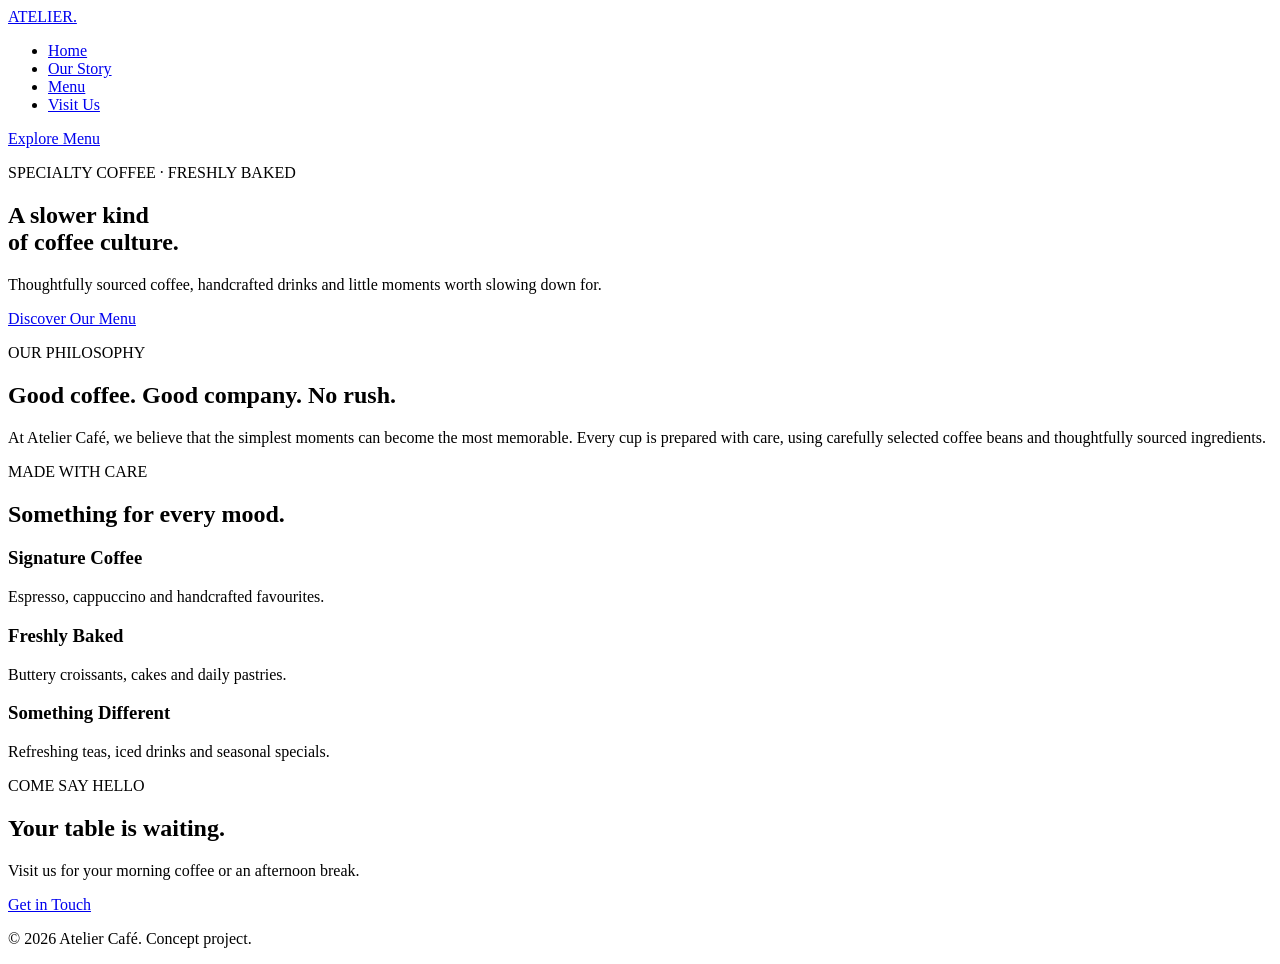
==== index.html @ 0c81216c "Structure Creation" ====
<!doctype html>
<html lang="en">
  <head>
    <meta charset="UTF-8" />
    <meta name="viewport" content="width=device-width, initial-scale=1.0" />

    <title>Atelier Café | Coffee, Crafted Slowly</title>

    <meta
      name="description"
      content="Discover Atelier Café, a specialty coffee shop serving handcrafted coffee and freshly baked pastries."
    />

    <link rel="stylesheet" href="style.css" />
  </head>

  <body>
    <!-- Navigation -->
    <header class="header">
      <nav class="navbar">
        <a href="#" class="logo">ATELIER.</a>

        <ul class="nav-links">
          <li><a href="#home">Home</a></li>
          <li><a href="#about">Our Story</a></li>
          <li><a href="#menu">Menu</a></li>
          <li><a href="#contact">Visit Us</a></li>
        </ul>

        <a href="#menu" class="nav-button">Explore Menu</a>
      </nav>
    </header>

    <main>
      <!-- Hero -->
      <section class="hero" id="home">
        <div class="hero-content">
          <p class="eyebrow">SPECIALTY COFFEE · FRESHLY BAKED</p>

          <h1>
            A slower kind<br />
            of coffee culture.
          </h1>

          <p class="hero-description">
            Thoughtfully sourced coffee, handcrafted drinks and little moments
            worth slowing down for.
          </p>

          <a href="#menu" class="primary-button"> Discover Our Menu </a>
        </div>
      </section>

      <!-- About -->
      <section class="about" id="about">
        <div class="section-heading">
          <p class="eyebrow">OUR PHILOSOPHY</p>
          <h2>Good coffee. Good company. No rush.</h2>
        </div>

        <p>
          At Atelier Café, we believe that the simplest moments can become the
          most memorable. Every cup is prepared with care, using carefully
          selected coffee beans and thoughtfully sourced ingredients.
        </p>
      </section>

      <!-- Menu -->
      <section class="menu" id="menu">
        <div class="section-heading">
          <p class="eyebrow">MADE WITH CARE</p>
          <h2>Something for every mood.</h2>
        </div>

        <div class="menu-grid">
          <article class="menu-card">
            <div class="menu-image">
              <!-- Coffee image will go here -->
            </div>

            <h3>Signature Coffee</h3>
            <p>Espresso, cappuccino and handcrafted favourites.</p>
          </article>

          <article class="menu-card">
            <div class="menu-image">
              <!-- Pastry image will go here -->
            </div>

            <h3>Freshly Baked</h3>
            <p>Buttery croissants, cakes and daily pastries.</p>
          </article>

          <article class="menu-card">
            <div class="menu-image">
              <!-- Other drinks image will go here -->
            </div>

            <h3>Something Different</h3>
            <p>Refreshing teas, iced drinks and seasonal specials.</p>
          </article>
        </div>
      </section>

      <!-- Contact -->
      <section class="contact" id="contact">
        <p class="eyebrow">COME SAY HELLO</p>

        <h2>Your table is waiting.</h2>

        <p>Visit us for your morning coffee or an afternoon break.</p>

        <a href="mailto:hello@example.com"> Get in Touch </a>
      </section>
    </main>

    <!-- Footer -->
    <footer class="footer">
      <p>© 2026 Atelier Café. Concept project.</p>
    </footer>

    <script src="script.js"></script>
  </body>
</html>
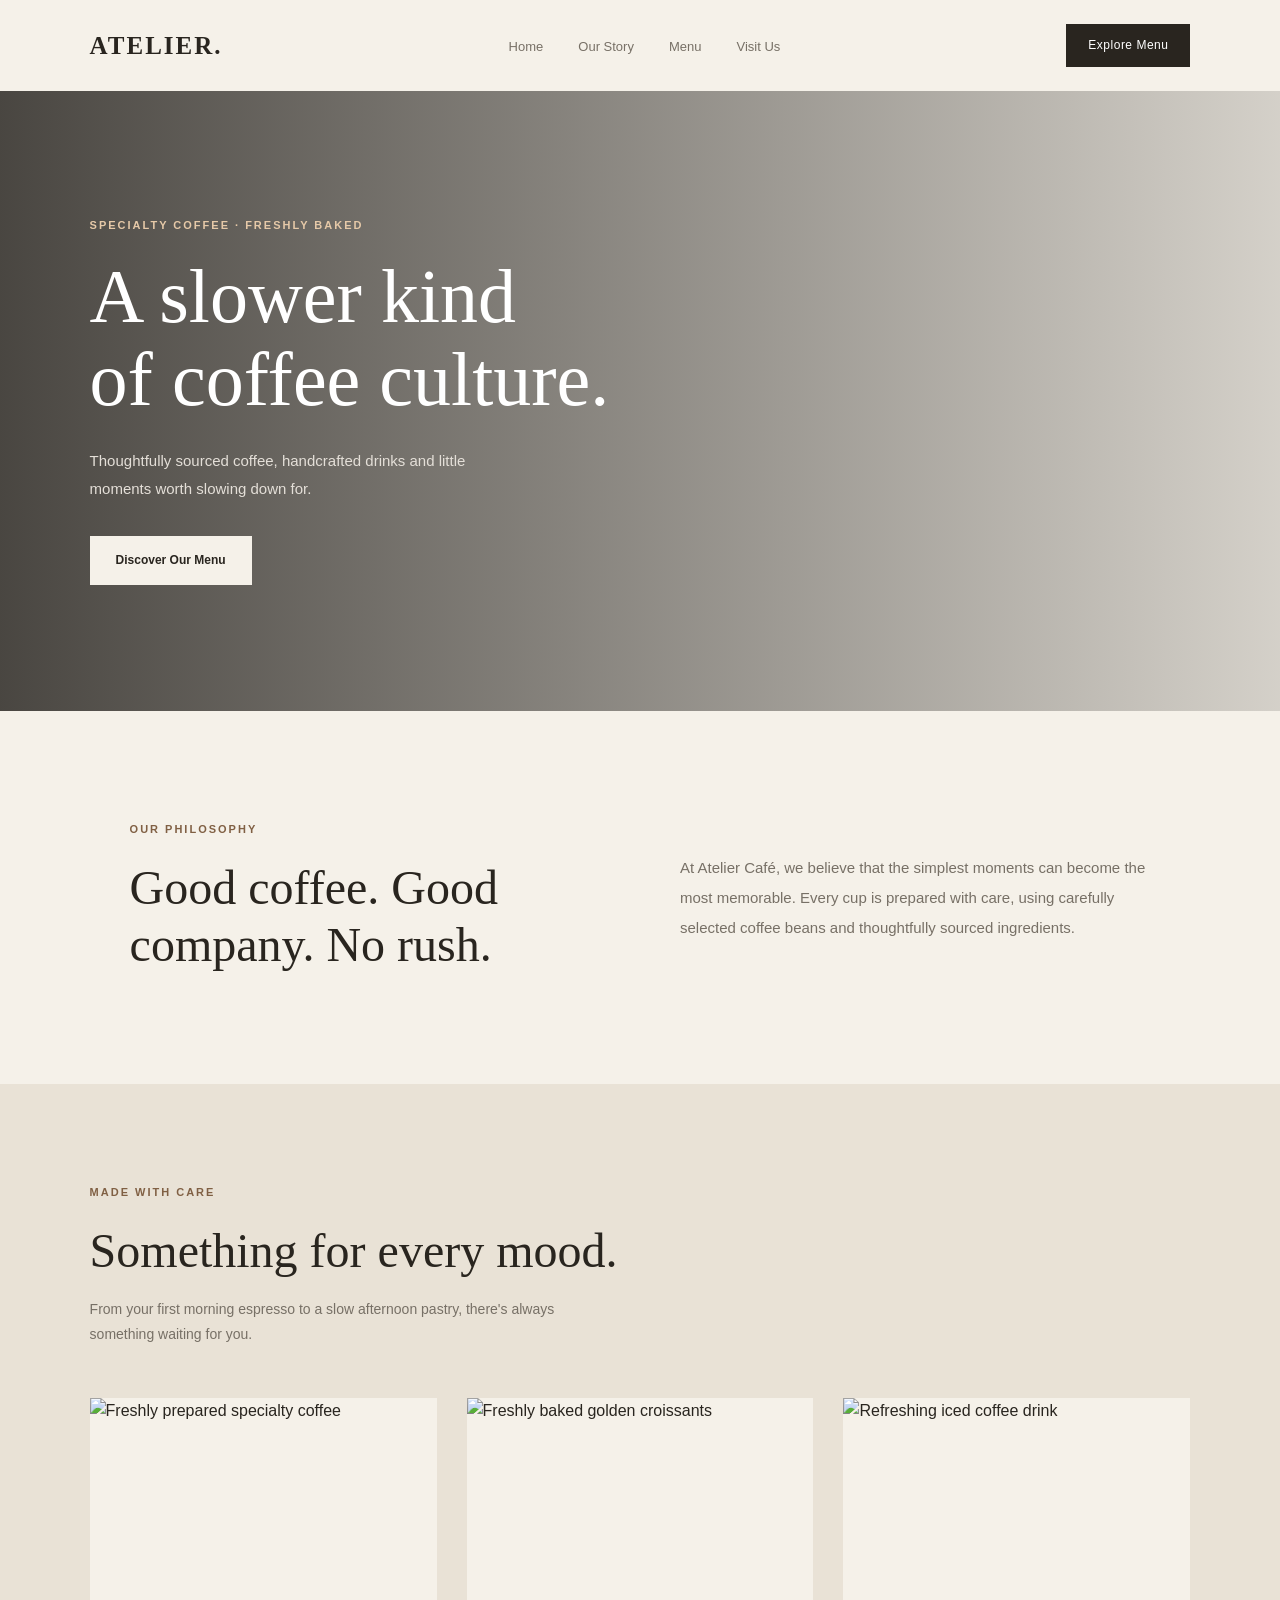
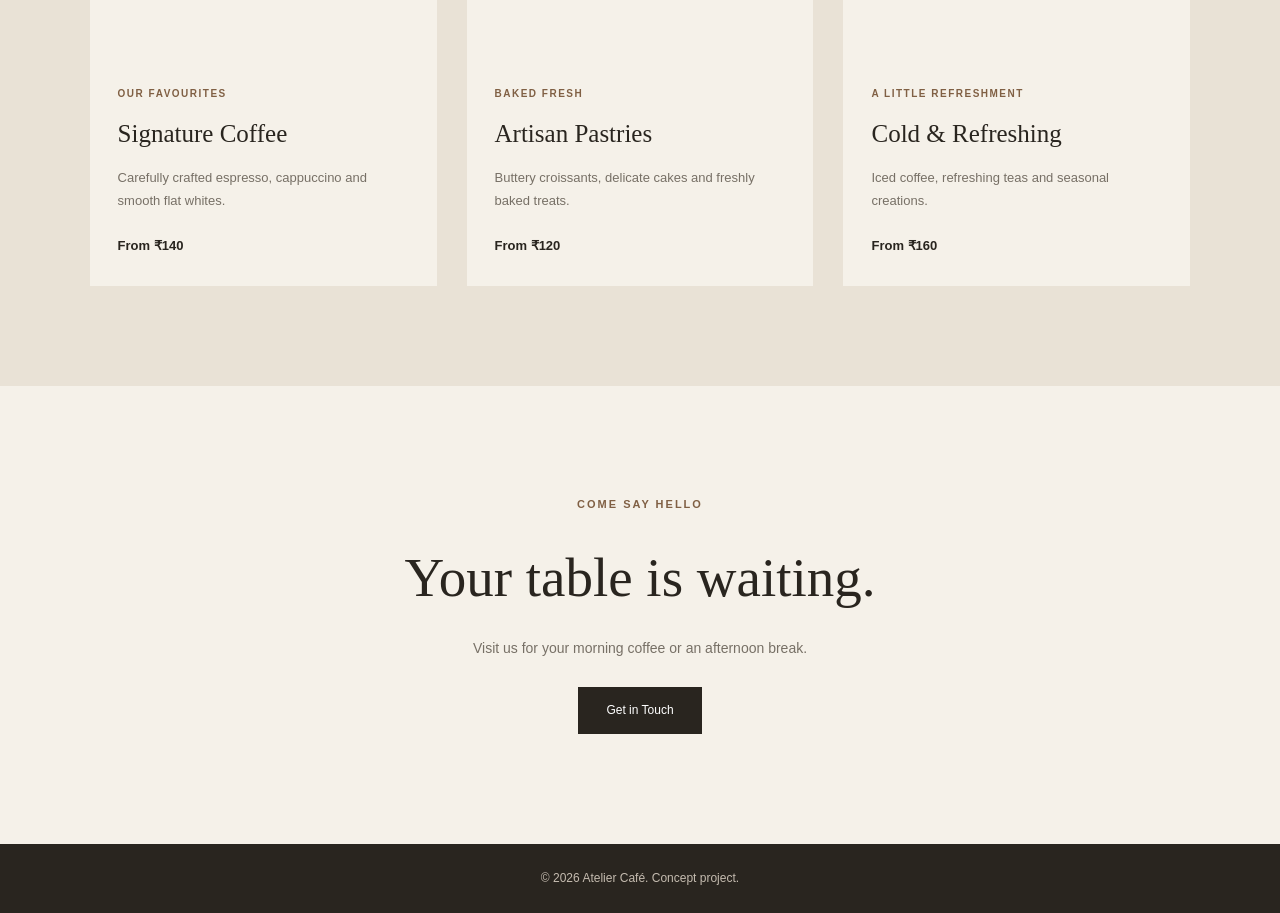
==== commit 9a6be1e2: "Updated CSS in  menu and footer" ====
--- a/index.html
+++ b/index.html
@@ -70,34 +70,57 @@
         <div class="section-heading">
           <p class="eyebrow">MADE WITH CARE</p>
           <h2>Something for every mood.</h2>
+          <p class="menu-intro">
+            From your first morning espresso to a slow afternoon pastry, there's
+            always something waiting for you.
+          </p>
         </div>
 
         <div class="menu-grid">
           <article class="menu-card">
-            <div class="menu-image">
-              <!-- Coffee image will go here -->
+            <img
+              src="https://images.unsplash.com/photo-1495474472287-4d71bcdd2085?w=800"
+              alt="Freshly prepared specialty coffee"
+            />
+
+            <div class="menu-card-content">
+              <p class="menu-category">OUR FAVOURITES</p>
+              <h3>Signature Coffee</h3>
+              <p>
+                Carefully crafted espresso, cappuccino and smooth flat whites.
+              </p>
+              <span class="menu-price">From ₹140</span>
             </div>
-
-            <h3>Signature Coffee</h3>
-            <p>Espresso, cappuccino and handcrafted favourites.</p>
           </article>
 
           <article class="menu-card">
-            <div class="menu-image">
-              <!-- Pastry image will go here -->
+            <img
+              src="https://images.unsplash.com/photo-1555507036-ab1f4038808a?w=800"
+              alt="Freshly baked golden croissants"
+            />
+
+            <div class="menu-card-content">
+              <p class="menu-category">BAKED FRESH</p>
+              <h3>Artisan Pastries</h3>
+              <p>
+                Buttery croissants, delicate cakes and freshly baked treats.
+              </p>
+              <span class="menu-price">From ₹120</span>
             </div>
-
-            <h3>Freshly Baked</h3>
-            <p>Buttery croissants, cakes and daily pastries.</p>
           </article>
 
           <article class="menu-card">
-            <div class="menu-image">
-              <!-- Other drinks image will go here -->
+            <img
+              src="https://images.unsplash.com/photo-1517701604599-bb29b565090c?w=800"
+              alt="Refreshing iced coffee drink"
+            />
+
+            <div class="menu-card-content">
+              <p class="menu-category">A LITTLE REFRESHMENT</p>
+              <h3>Cold & Refreshing</h3>
+              <p>Iced coffee, refreshing teas and seasonal creations.</p>
+              <span class="menu-price">From ₹160</span>
             </div>
-
-            <h3>Something Different</h3>
-            <p>Refreshing teas, iced drinks and seasonal specials.</p>
           </article>
         </div>
       </section>
--- a/style.css
+++ b/style.css
@@ -0,0 +1,390 @@
+:root {
+  --color-background: #f5f1e9;
+  --color-surface: #e9e2d6;
+  --color-text: #29251f;
+  --color-muted: #777066;
+  --color-accent: #806044;
+  --color-dark: #29251f;
+
+  --font-heading: Georgia, serif;
+  --font-body: Arial, sans-serif;
+
+  --container-width: 1200px;
+}
+
+* {
+  margin: 0;
+  padding: 0;
+  box-sizing: border-box;
+}
+
+html {
+  scroll-behavior: smooth;
+}
+
+body {
+  background-color: var(--color-background);
+  color: var(--color-text);
+  font-family: var(--font-body);
+  line-height: 1.6;
+}
+
+a {
+  color: inherit;
+  text-decoration: none;
+}
+
+ul {
+  list-style: none;
+}
+
+img {
+  display: block;
+  max-width: 100%;
+}
+
+.header {
+  width: 100%;
+  padding: 24px 7%;
+  background-color: var(--color-background);
+}
+
+.navbar {
+  max-width: var(--container-width);
+  margin: 0 auto;
+
+  display: flex;
+  justify-content: space-between;
+  align-items: center;
+}
+
+.logo {
+  font-family: var(--font-heading);
+  font-size: 25px;
+  font-weight: bold;
+  letter-spacing: 2px;
+}
+
+.nav-links {
+  display: flex;
+  align-items: center;
+  gap: 35px;
+}
+
+.nav-links a {
+  font-size: 13px;
+  color: var(--color-muted);
+  transition: color 0.3s ease;
+}
+
+.nav-links a:hover {
+  color: var(--color-accent);
+}
+
+.nav-button {
+  background-color: var(--color-dark);
+  color: white;
+  padding: 12px 22px;
+  font-size: 12px;
+  letter-spacing: 0.5px;
+  transition: background-color 0.3s ease;
+}
+
+.nav-button:hover {
+  background-color: var(--color-accent);
+}
+
+/* HERO SECTION */
+
+.hero {
+  min-height: 620px;
+  padding: 100px 7%;
+
+  display: flex;
+  align-items: center;
+
+  background:
+    linear-gradient(90deg, rgba(25, 22, 18, 0.78), rgba(25, 22, 18, 0.15)),
+    url("https://images.unsplash.com/photo-1445116572660-236099ec97a0") center /
+      cover no-repeat;
+
+  color: white;
+}
+
+.hero-content {
+  max-width: 650px;
+}
+
+.eyebrow {
+  font-size: 11px;
+  font-weight: bold;
+  letter-spacing: 2px;
+  color: var(--color-accent);
+  margin-bottom: 20px;
+}
+
+.hero .eyebrow {
+  color: #e6c9a8;
+}
+
+.hero h1 {
+  font-family: var(--font-heading);
+  font-size: clamp(48px, 6vw, 76px);
+  font-weight: normal;
+  line-height: 1.1;
+  margin-bottom: 25px;
+}
+
+.hero-description {
+  max-width: 430px;
+  font-size: 15px;
+  line-height: 1.9;
+  color: #e4dfd8;
+  margin-bottom: 32px;
+}
+
+.primary-button {
+  display: inline-block;
+  padding: 15px 26px;
+
+  background-color: #f5f1e9;
+  color: var(--color-dark);
+
+  font-size: 12px;
+  font-weight: bold;
+
+  transition: background-color 0.3s ease;
+}
+
+.primary-button:hover {
+  background-color: #d9c4a9;
+}
+
+/* ABOUT SECTION */
+
+.about {
+  max-width: var(--container-width);
+  margin: 0 auto;
+  padding: 110px 7%;
+
+  display: grid;
+  grid-template-columns: 1fr 1fr;
+  gap: 80px;
+  align-items: center;
+}
+
+.section-heading {
+  max-width: 500px;
+}
+
+.section-heading h2 {
+  font-family: var(--font-heading);
+  font-size: clamp(34px, 4vw, 48px);
+  font-weight: normal;
+  line-height: 1.2;
+}
+
+.about > p {
+  max-width: 480px;
+  color: var(--color-muted);
+  font-size: 15px;
+  line-height: 2;
+}
+
+/* MENU SECTION */
+
+.menu {
+  background-color: var(--color-surface);
+  padding: 100px 7%;
+}
+
+.menu > .section-heading {
+  max-width: var(--container-width);
+  margin: 0 auto 50px;
+}
+
+.menu-intro {
+  max-width: 500px;
+  margin-top: 18px;
+  color: var(--color-muted);
+  font-size: 14px;
+  line-height: 1.8;
+}
+
+/* MENU GRID */
+
+.menu-grid {
+  max-width: var(--container-width);
+  margin: 0 auto;
+
+  display: grid;
+  grid-template-columns: repeat(3, 1fr);
+  gap: 30px;
+}
+
+/* INDIVIDUAL MENU CARD */
+
+.menu-card {
+  background-color: var(--color-background);
+  overflow: hidden;
+  transition: transform 0.3s ease;
+}
+
+.menu-card:hover {
+  transform: translateY(-6px);
+}
+
+/* CARD IMAGE */
+
+.menu-card img {
+  width: 100%;
+  height: 260px;
+  object-fit: cover;
+}
+
+/* CARD CONTENT */
+
+.menu-card-content {
+  padding: 28px;
+}
+
+.menu-category {
+  font-size: 10px;
+  letter-spacing: 1.5px;
+  font-weight: bold;
+  color: var(--color-accent);
+  margin-bottom: 12px;
+}
+
+.menu-card h3 {
+  font-family: var(--font-heading);
+  font-size: 25px;
+  font-weight: normal;
+  margin-bottom: 12px;
+}
+
+.menu-card-content > p:not(.menu-category) {
+  font-size: 13px;
+  color: var(--color-muted);
+  line-height: 1.8;
+  margin-bottom: 20px;
+}
+
+.menu-price {
+  font-size: 13px;
+  font-weight: bold;
+  color: var(--color-text);
+}
+
+/* CONTACT SECTION  */
+
+.contact {
+  padding: 110px 7%;
+  text-align: center;
+}
+
+.contact h2 {
+  font-family: var(--font-heading);
+  font-size: clamp(36px, 5vw, 55px);
+  font-weight: normal;
+  margin-bottom: 15px;
+}
+
+.contact > p:not(.eyebrow) {
+  color: var(--color-muted);
+  font-size: 14px;
+  margin-bottom: 28px;
+}
+
+.contact a {
+  display: inline-block;
+  background-color: var(--color-dark);
+  color: white;
+  padding: 14px 28px;
+  font-size: 12px;
+  transition: background-color 0.3s ease;
+}
+
+.contact a:hover {
+  background-color: var(--color-accent);
+}
+
+/* FOOTER */
+
+.footer {
+  background-color: var(--color-dark);
+  color: #e9e2d6;
+  padding: 25px 7%;
+  text-align: center;
+}
+
+.footer p {
+  font-size: 12px;
+  color: #c5bcb0;
+}
+
+/* RESPONSIVE */
+
+@media (max-width: 650px) {
+  .header {
+    padding: 20px 6%;
+  }
+
+  .navbar {
+    flex-wrap: wrap;
+    gap: 18px;
+  }
+
+  .nav-links {
+    order: 3;
+    width: 100%;
+    justify-content: space-between;
+    gap: 10px;
+  }
+
+  .nav-links a {
+    font-size: 11px;
+  }
+
+  .nav-button {
+    padding: 10px 14px;
+    font-size: 10px;
+  }
+
+  .hero {
+    min-height: 520px;
+    padding: 80px 7%;
+    background-position: center;
+  }
+
+  .hero h1 {
+    font-size: 48px;
+  }
+
+  .hero-description {
+    font-size: 14px;
+  }
+
+  .about {
+    grid-template-columns: 1fr;
+    gap: 25px;
+    padding: 75px 7%;
+  }
+
+  .menu {
+    padding: 75px 7%;
+  }
+
+  .menu-grid {
+    grid-template-columns: 1fr;
+    gap: 25px;
+  }
+
+  .menu-card img {
+    height: 240px;
+  }
+
+  .contact {
+    padding: 80px 7%;
+  }
+}
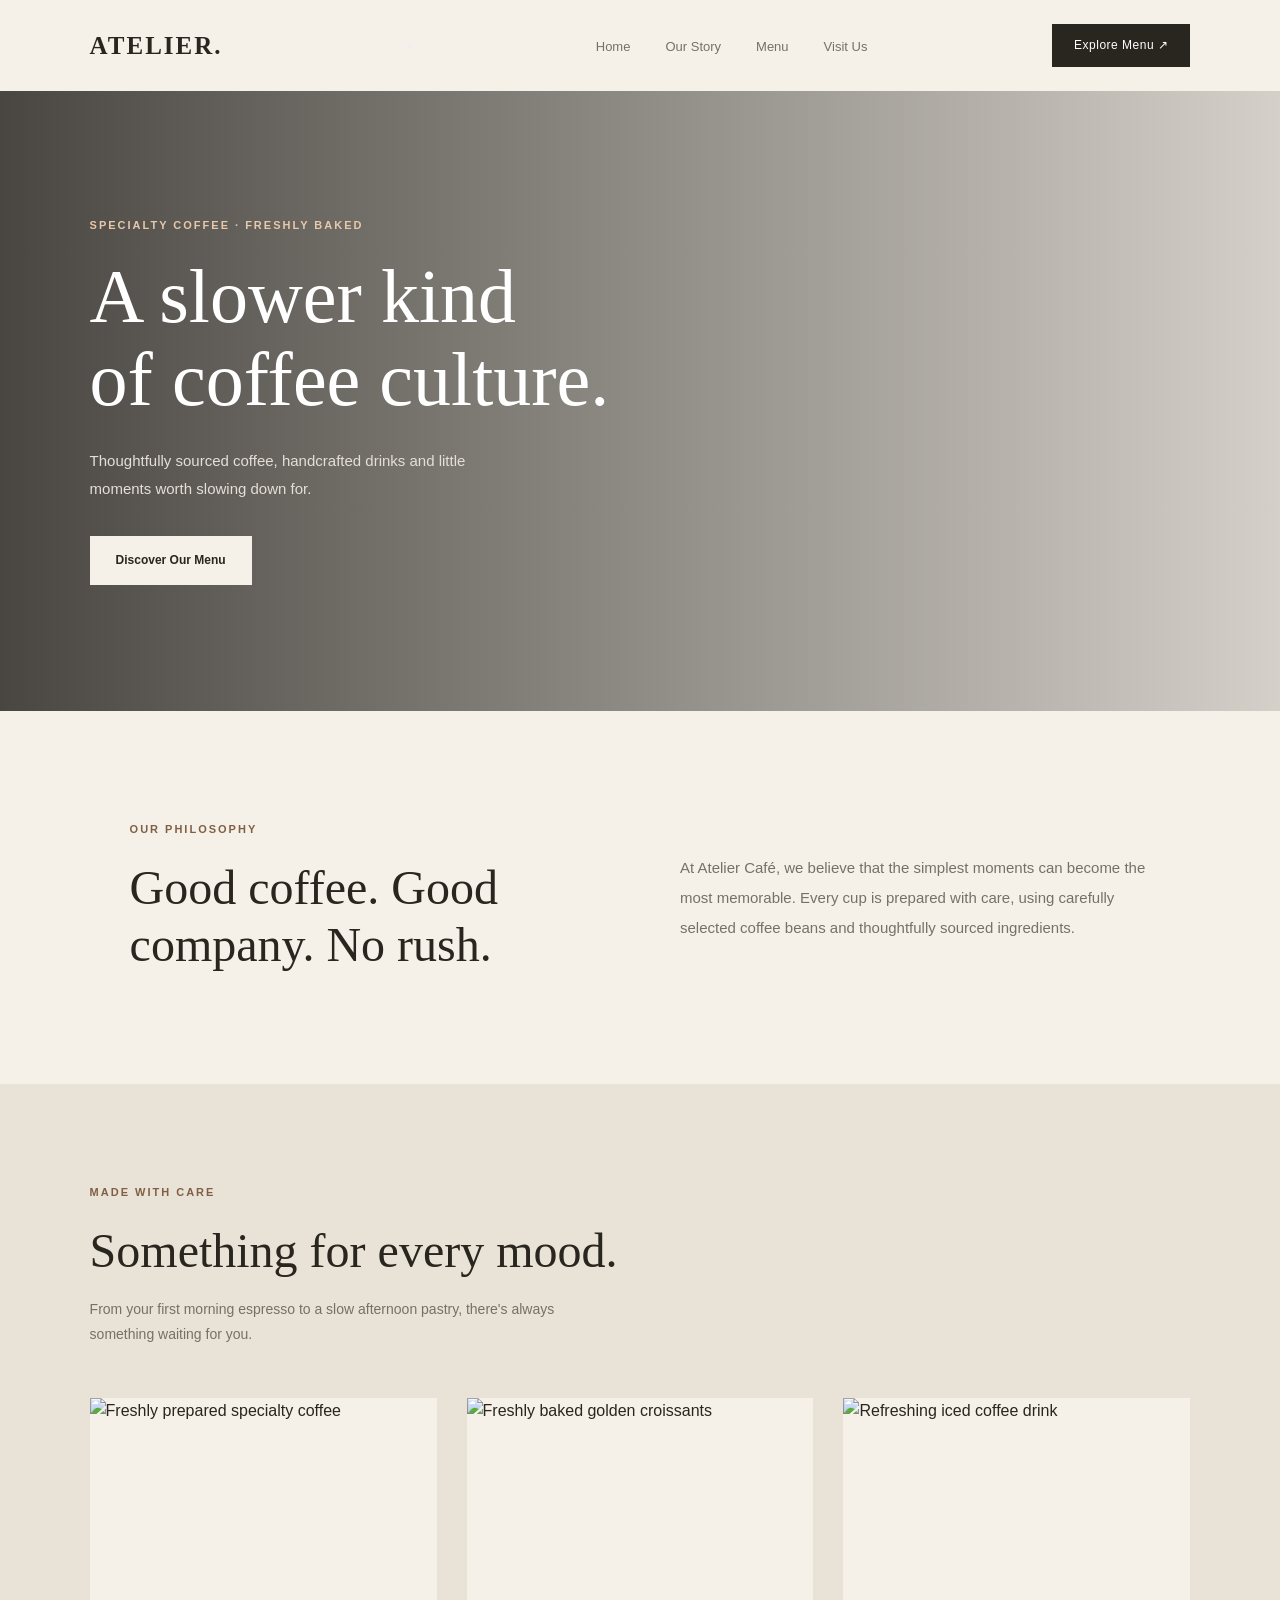
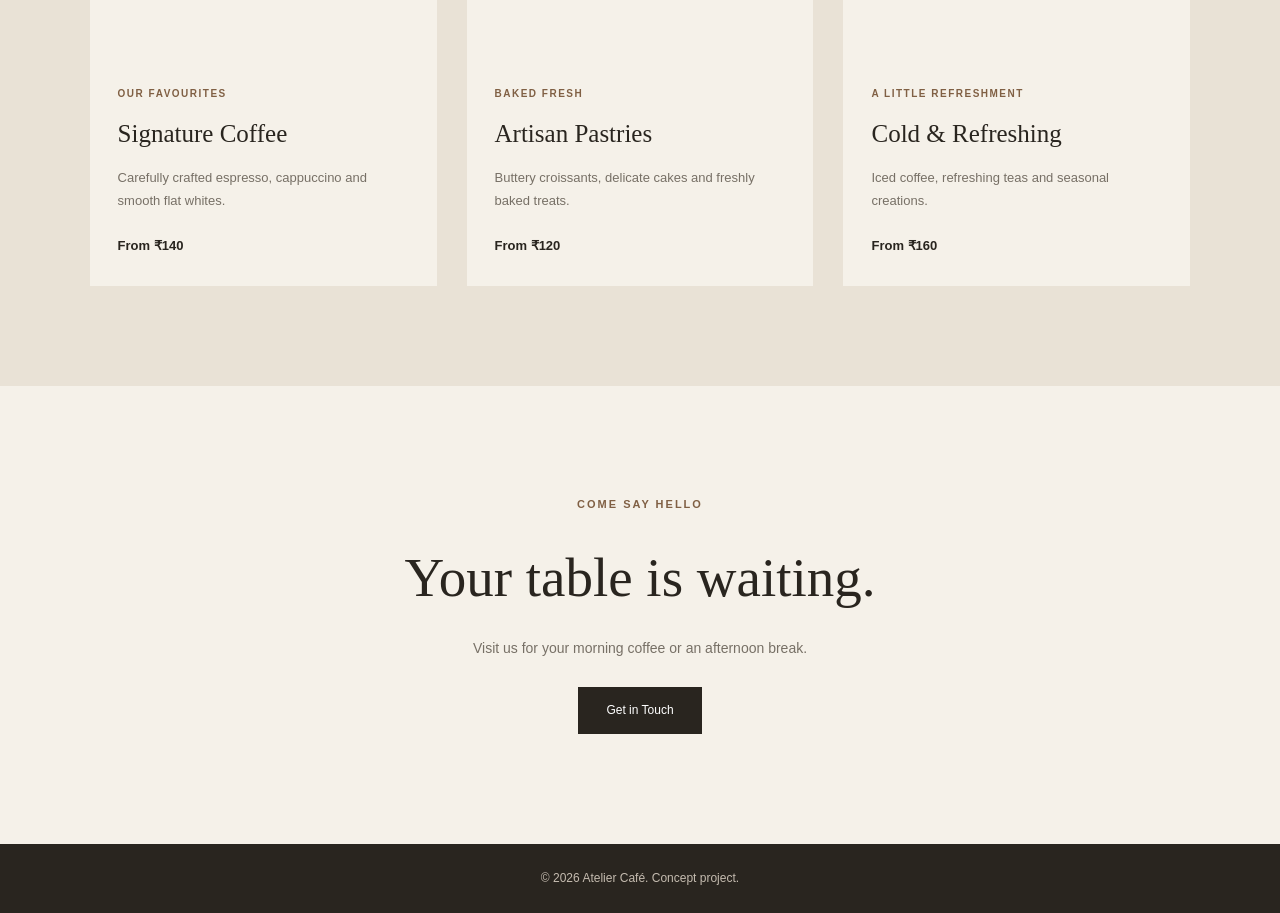
==== commit a1d1a85b: "Added script.js and some minor updates in menu and home page" ====
--- a/index.html
+++ b/index.html
@@ -16,18 +16,33 @@
 
   <body>
     <!-- Navigation -->
+
     <header class="header">
-      <nav class="navbar">
-        <a href="#" class="logo">ATELIER.</a>
+      <nav class="navbar" aria-label="Main navigation">
+        <a href="index.html#home" class="logo"> ATELIER<span>.</span> </a>
 
-        <ul class="nav-links">
-          <li><a href="#home">Home</a></li>
-          <li><a href="#about">Our Story</a></li>
-          <li><a href="#menu">Menu</a></li>
-          <li><a href="#contact">Visit Us</a></li>
+        <button
+          class="menu-toggle"
+          type="button"
+          aria-label="Open navigation menu"
+          aria-expanded="false"
+          aria-controls="primary-navigation"
+        >
+          <span></span>
+          <span></span>
+          <span></span>
+        </button>
+
+        <ul class="nav-links" id="primary-navigation">
+          <li><a href="index.html#home">Home</a></li>
+          <li><a href="index.html#about">Our Story</a></li>
+          <li><a href="menu.html">Menu</a></li>
+          <li><a href="visit.html">Visit Us</a></li>
         </ul>
 
-        <a href="#menu" class="nav-button">Explore Menu</a>
+        <a href="menu.html" class="nav-button">
+          Explore Menu <span aria-hidden="true">↗</span>
+        </a>
       </nav>
     </header>
 
@@ -47,7 +62,7 @@
             worth slowing down for.
           </p>
 
-          <a href="#menu" class="primary-button"> Discover Our Menu </a>
+          <a href="menu.html" class="primary-button"> Discover Our Menu </a>
         </div>
       </section>
 
--- a/style.css
+++ b/style.css
@@ -323,6 +323,148 @@
   color: #c5bcb0;
 }
 
+/* STANDALONE MENU PAGE */
+
+.menu-page-hero {
+  min-height: 340px;
+  padding: 75px 7%;
+  display: flex;
+  align-items: center;
+  color: white;
+  background:
+    linear-gradient(90deg, rgba(25, 22, 18, 0.76), rgba(25, 22, 18, 0.18)),
+    url("https://images.unsplash.com/photo-1495474472287-4d71bcdd2085?w=1800")
+      center 48% / cover no-repeat;
+}
+
+.menu-page-hero-content {
+  width: 100%;
+  max-width: var(--container-width);
+  margin: 0 auto;
+}
+
+.menu-page-hero .eyebrow {
+  color: #e6c9a8;
+}
+
+.menu-page-hero h1 {
+  font-family: var(--font-heading);
+  font-size: clamp(52px, 7vw, 78px);
+  font-weight: normal;
+  line-height: 1.05;
+}
+
+.menu-page-hero-content > p:last-child {
+  max-width: 430px;
+  margin-top: 18px;
+  color: #eee8df;
+  font-size: 14px;
+}
+
+.menu-list {
+  padding: 78px 7% 100px;
+}
+
+.menu-list-heading,
+.menu-categories {
+  max-width: var(--container-width);
+  margin: 0 auto;
+}
+
+.menu-list-heading {
+  display: flex;
+  justify-content: space-between;
+  align-items: baseline;
+  gap: 24px;
+  padding-bottom: 25px;
+  border-bottom: 1px solid #d8d0c4;
+}
+
+.menu-list-heading .eyebrow {
+  margin: 0;
+}
+
+.menu-list-heading > p:last-child {
+  color: var(--color-muted);
+  font-size: 12px;
+}
+
+.menu-categories {
+  display: grid;
+  grid-template-columns: repeat(2, minmax(0, 1fr));
+  column-gap: 70px;
+  row-gap: 64px;
+  padding-top: 48px;
+}
+
+.menu-category-title {
+  margin-bottom: 22px;
+}
+
+.menu-category-title .eyebrow {
+  margin-bottom: 8px;
+}
+
+.menu-category-title h2,
+.menu-page-visit h2 {
+  font-family: var(--font-heading);
+  font-size: 32px;
+  font-weight: normal;
+  line-height: 1.2;
+}
+
+.menu-items {
+  border-top: 1px solid #d8d0c4;
+}
+
+.menu-item {
+  display: flex;
+  justify-content: space-between;
+  gap: 20px;
+  padding: 16px 0;
+  border-bottom: 1px solid #d8d0c4;
+}
+
+.menu-item h3 {
+  font-family: var(--font-heading);
+  font-size: 18px;
+  font-weight: normal;
+}
+
+.menu-item p {
+  margin-top: 4px;
+  color: var(--color-muted);
+  font-size: 12px;
+  line-height: 1.6;
+}
+
+.menu-item > span {
+  flex: 0 0 auto;
+  padding-top: 2px;
+  font-size: 13px;
+  font-weight: bold;
+}
+
+.menu-page-visit {
+  padding: 75px 7%;
+  background-color: var(--color-surface);
+  text-align: center;
+}
+
+.menu-page-visit .eyebrow {
+  margin-bottom: 12px;
+}
+
+.menu-page-visit .primary-button {
+  margin-top: 24px;
+  background-color: var(--color-dark);
+  color: white;
+}
+
+.menu-page-visit .primary-button:hover {
+  background-color: var(--color-accent);
+}
+
 /* RESPONSIVE */
 
 @media (max-width: 650px) {
@@ -384,6 +526,34 @@
     height: 240px;
   }
 
+  .menu-page-hero {
+    min-height: 300px;
+    padding: 65px 7%;
+  }
+
+  .menu-list {
+    padding: 60px 7% 75px;
+  }
+
+  .menu-list-heading {
+    display: block;
+  }
+
+  .menu-list-heading > p:last-child {
+    margin-top: 10px;
+  }
+
+  .menu-categories {
+    grid-template-columns: 1fr;
+    row-gap: 42px;
+    padding-top: 38px;
+  }
+
+  .menu-category-title h2,
+  .menu-page-visit h2 {
+    font-size: 29px;
+  }
+
   .contact {
     padding: 80px 7%;
   }
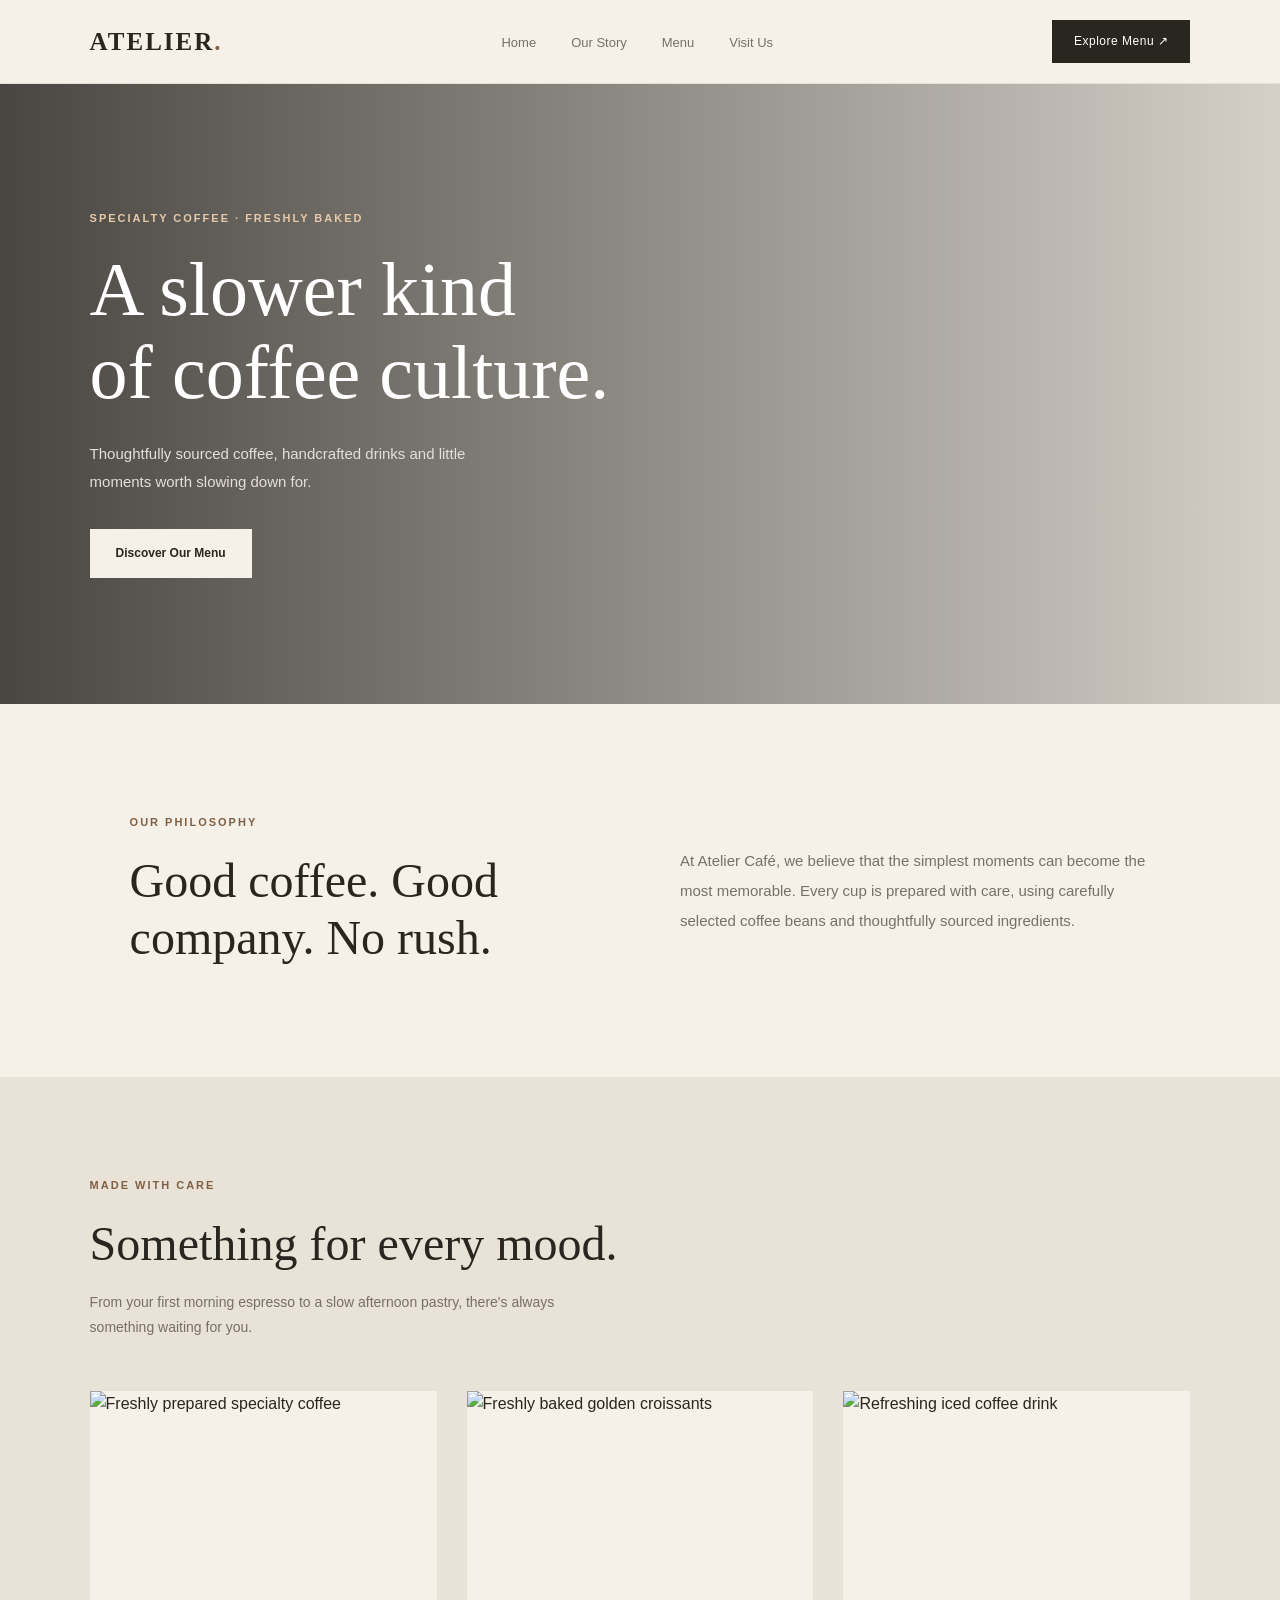
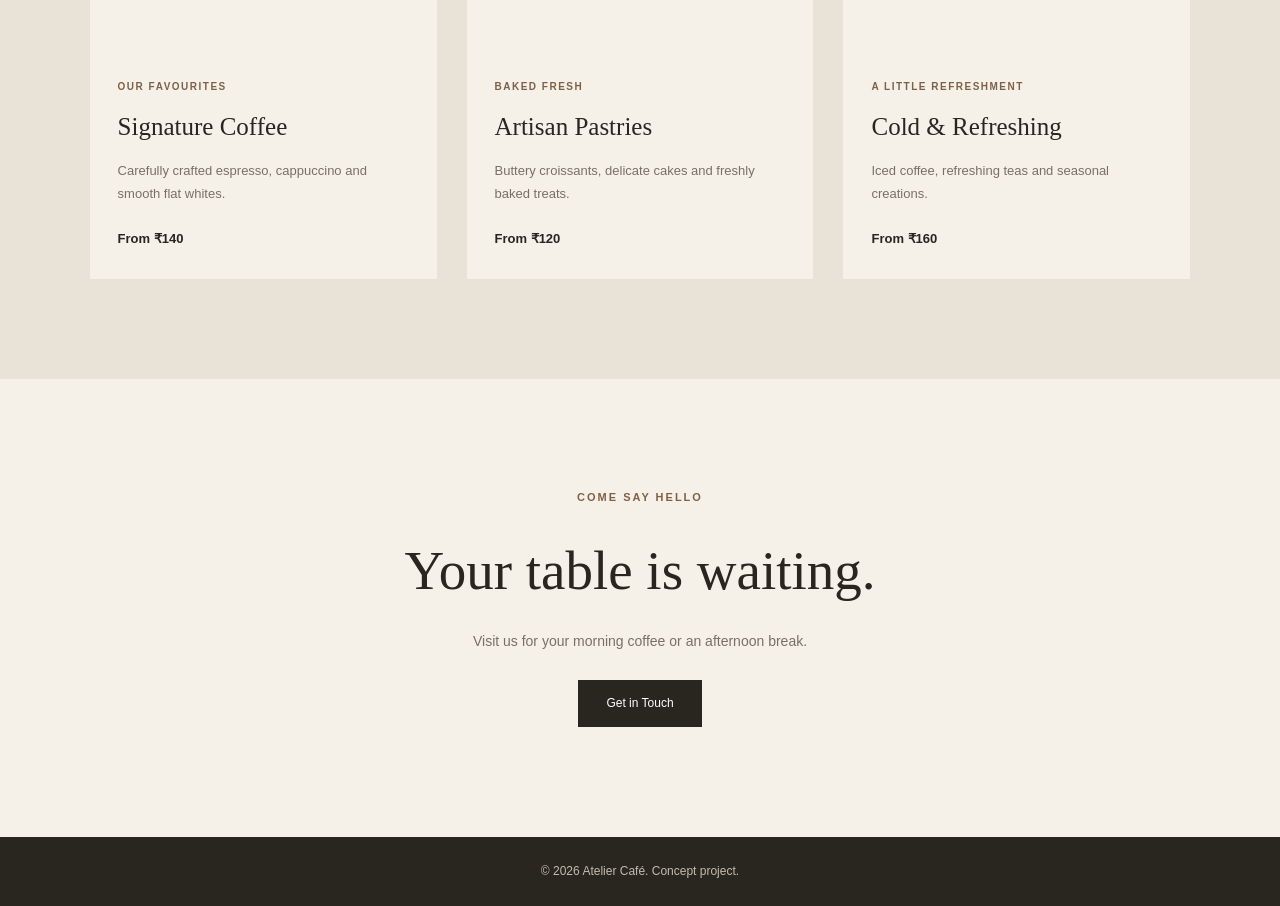
==== commit fdffa2fb: "feat: add accessible responsive navigation" ====
--- a/index.html
+++ b/index.html
@@ -37,7 +37,7 @@
           <li><a href="index.html#home">Home</a></li>
           <li><a href="index.html#about">Our Story</a></li>
           <li><a href="menu.html">Menu</a></li>
-          <li><a href="visit.html">Visit Us</a></li>
+          <li><a href="index.html#contact">Visit Us</a></li>
         </ul>
 
         <a href="menu.html" class="nav-button">
--- a/style.css
+++ b/style.css
@@ -558,3 +558,148 @@
     padding: 80px 7%;
   }
 }
+
+/* NAVIGATION UPGRADE */
+
+.header {
+  position: relative;
+  z-index: 100;
+  padding: 20px 7%;
+  border-bottom: 1px solid rgba(41, 37, 31, 0.08);
+}
+
+.logo span {
+  color: var(--color-accent);
+}
+
+.nav-links a {
+  position: relative;
+  font-weight: 500;
+}
+
+.nav-links a::after {
+  content: "";
+  position: absolute;
+  left: 0;
+  bottom: -6px;
+
+  width: 0;
+  height: 1px;
+  background-color: var(--color-accent);
+
+  transition: width 0.25s ease;
+}
+
+.nav-links a:hover::after,
+.nav-links a[aria-current="page"]::after {
+  width: 100%;
+}
+
+.nav-links a[aria-current="page"] {
+  color: var(--color-text);
+}
+
+.menu-toggle {
+  display: none;
+  background: transparent;
+  border: none;
+  cursor: pointer;
+  padding: 10px;
+}
+
+.menu-toggle span {
+  display: block;
+  width: 24px;
+  height: 2px;
+  background-color: var(--color-dark);
+  margin: 5px 0;
+  transition:
+    transform 0.3s ease,
+    opacity 0.3s ease;
+}
+
+a:focus-visible,
+button:focus-visible {
+  outline: 2px solid var(--color-accent);
+  outline-offset: 4px;
+}
+
+/* MOBILE NAVIGATION */
+
+@media (max-width: 768px) {
+  .header {
+    padding: 16px 6%;
+  }
+
+  .navbar {
+    display: flex;
+    flex-wrap: nowrap;
+    gap: 12px;
+  }
+
+  .logo {
+    font-size: 23px;
+  }
+
+  .menu-toggle {
+    display: block;
+    order: 3;
+    margin-left: auto;
+  }
+
+  .nav-button {
+    display: none;
+  }
+
+  .nav-links {
+    display: none;
+    position: absolute;
+
+    top: 100%;
+    left: 0;
+    right: 0;
+
+    width: 100%;
+    padding: 25px 7% 30px;
+
+    background-color: var(--color-background);
+    border-bottom: 1px solid #ded6ca;
+
+    flex-direction: column;
+    align-items: flex-start;
+    gap: 24px;
+  }
+
+  .nav-links.is-open {
+    display: flex;
+  }
+
+  .nav-links a {
+    font-size: 15px;
+  }
+
+  .menu-toggle.is-active span:nth-child(1) {
+    transform: translateY(7px) rotate(45deg);
+  }
+
+  .menu-toggle.is-active span:nth-child(2) {
+    opacity: 0;
+  }
+
+  .menu-toggle.is-active span:nth-child(3) {
+    transform: translateY(-7px) rotate(-45deg);
+  }
+}
+
+@media (prefers-reduced-motion: reduce) {
+  html {
+    scroll-behavior: auto;
+  }
+
+  *,
+  *::before,
+  *::after {
+    transition-duration: 0.01ms !important;
+    animation-duration: 0.01ms !important;
+  }
+}
